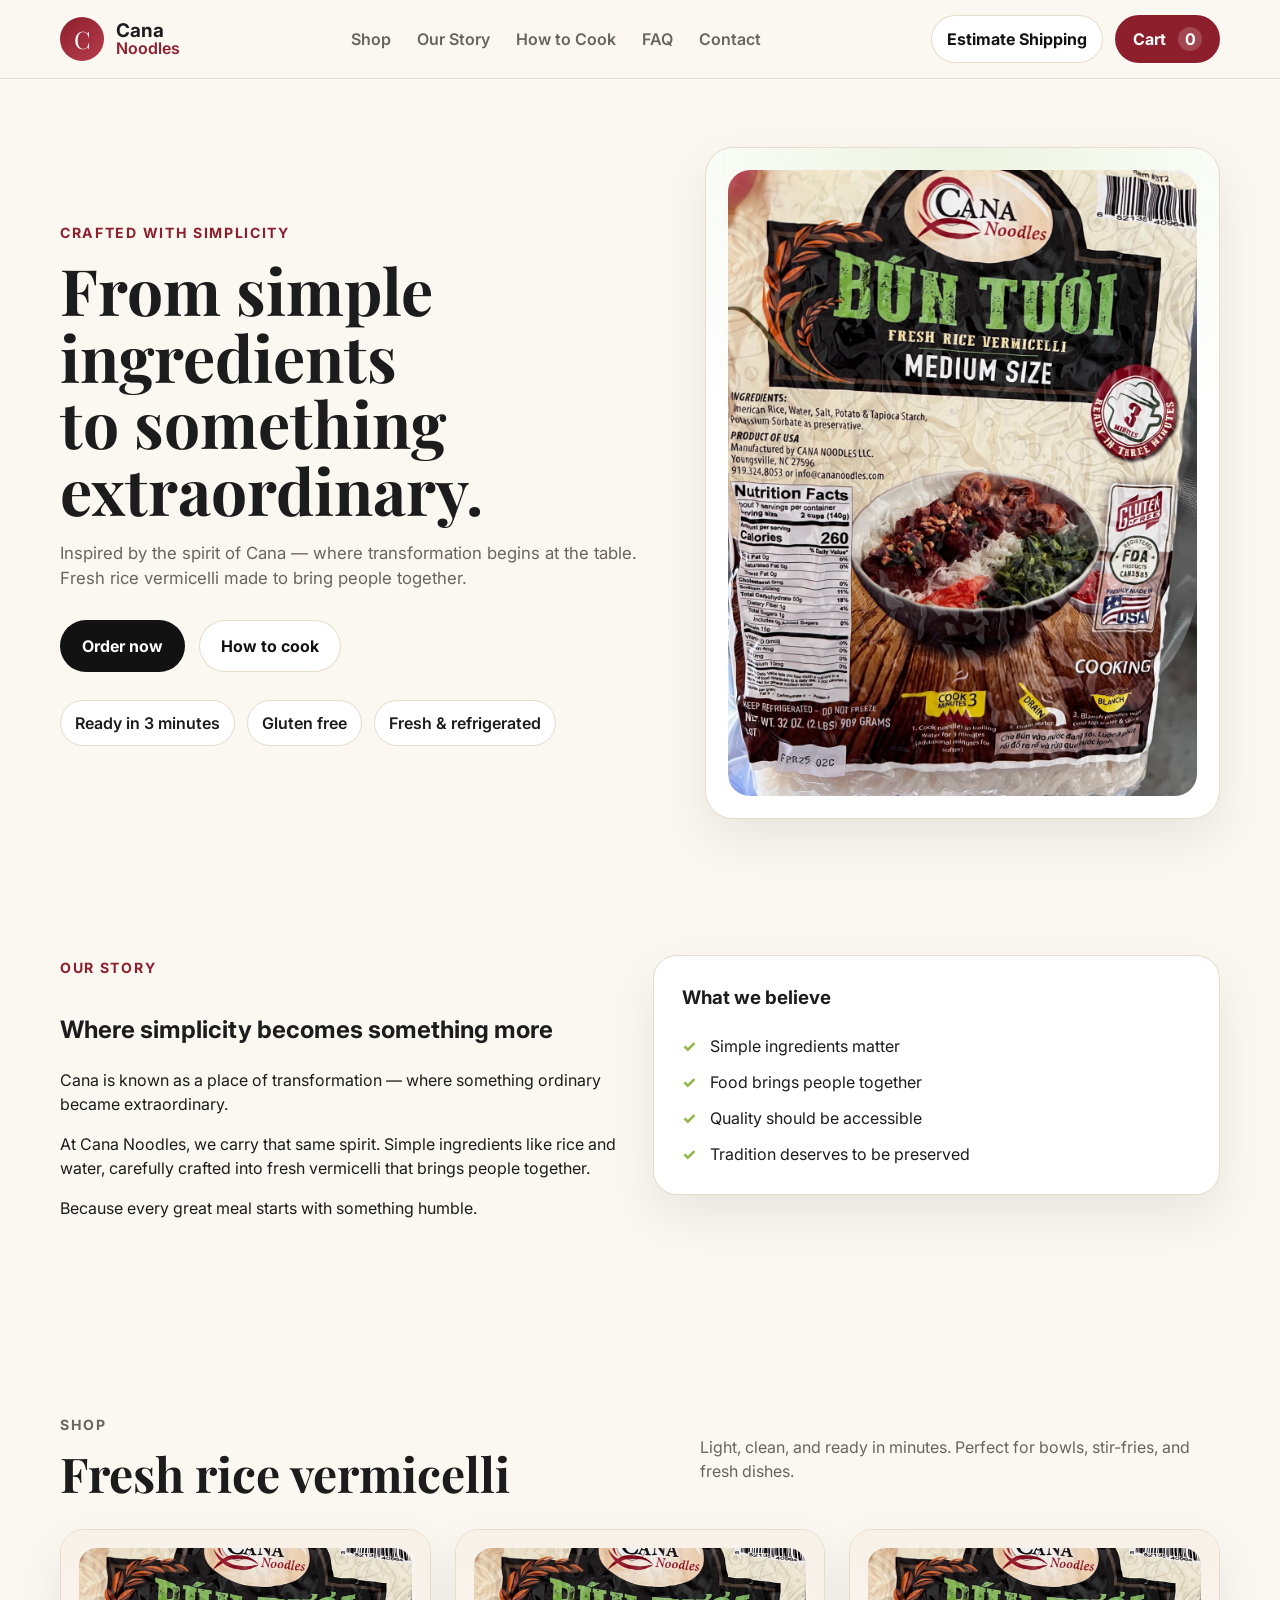
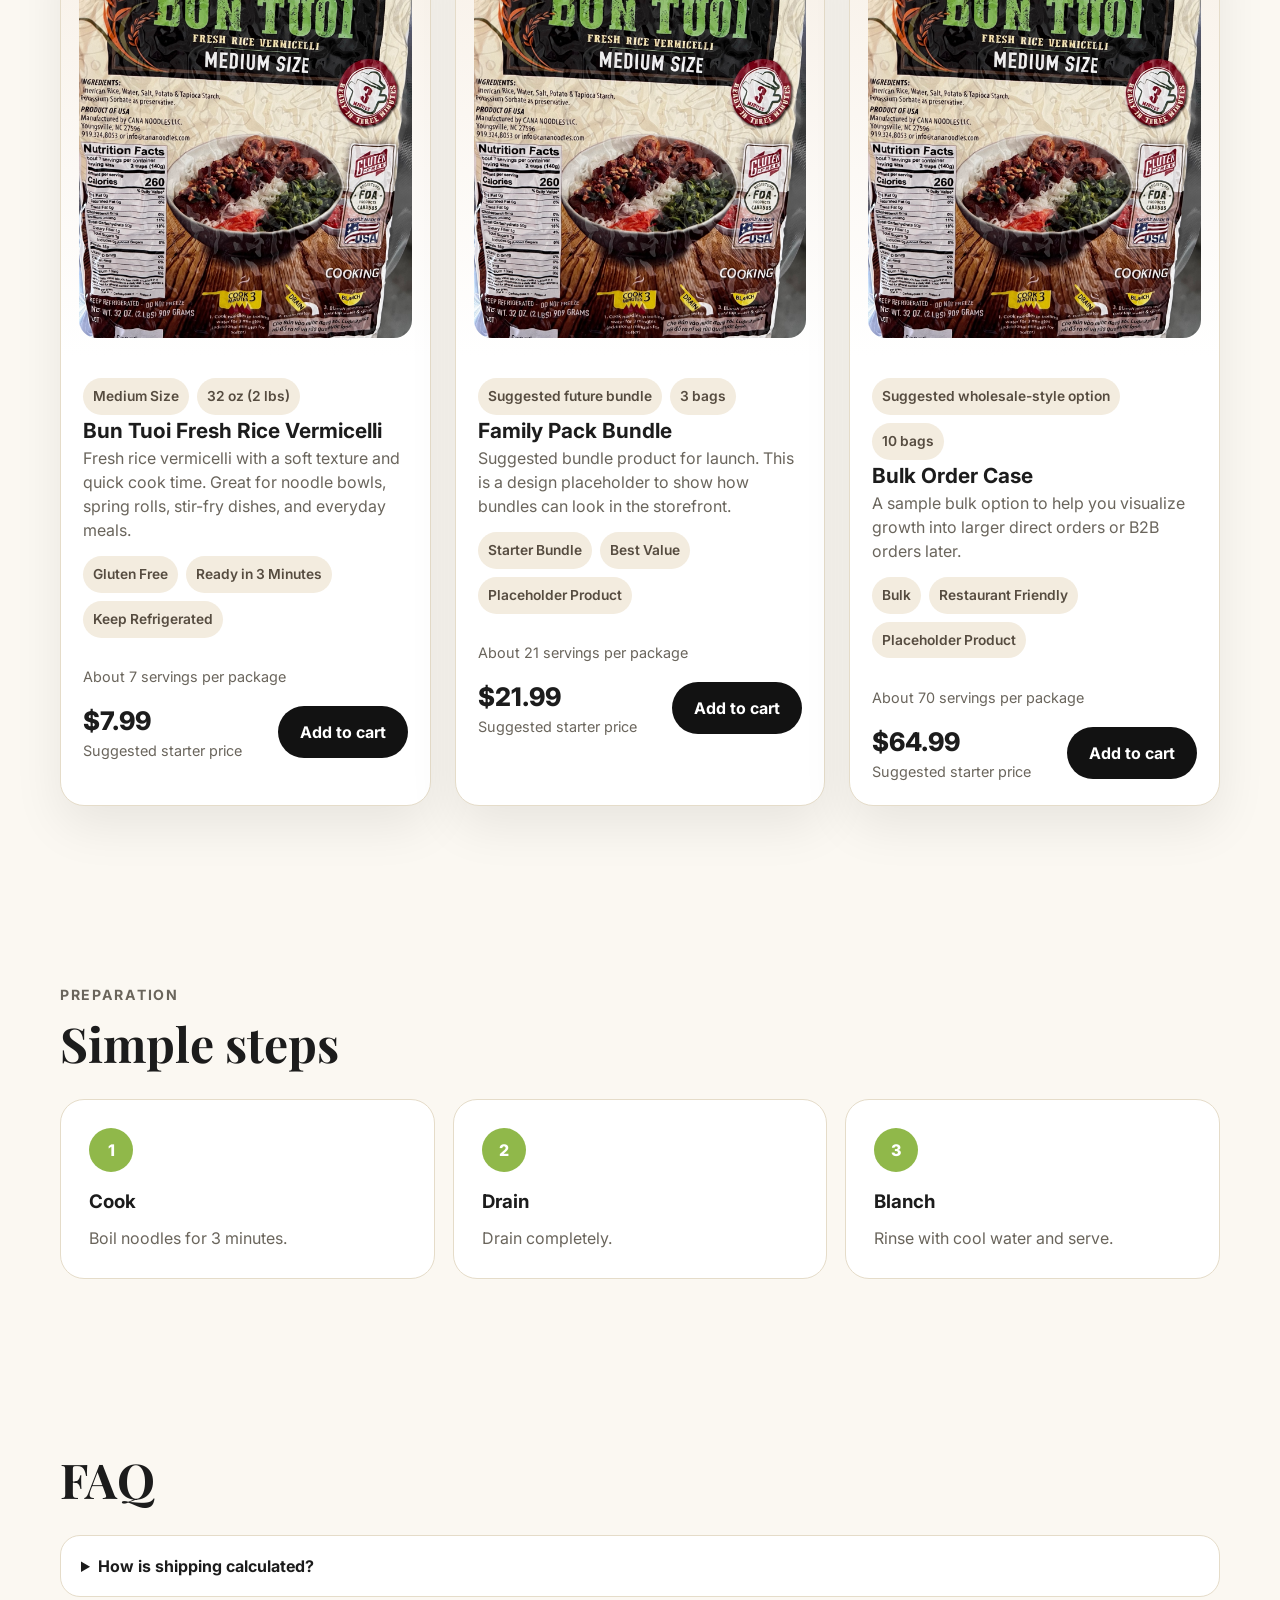
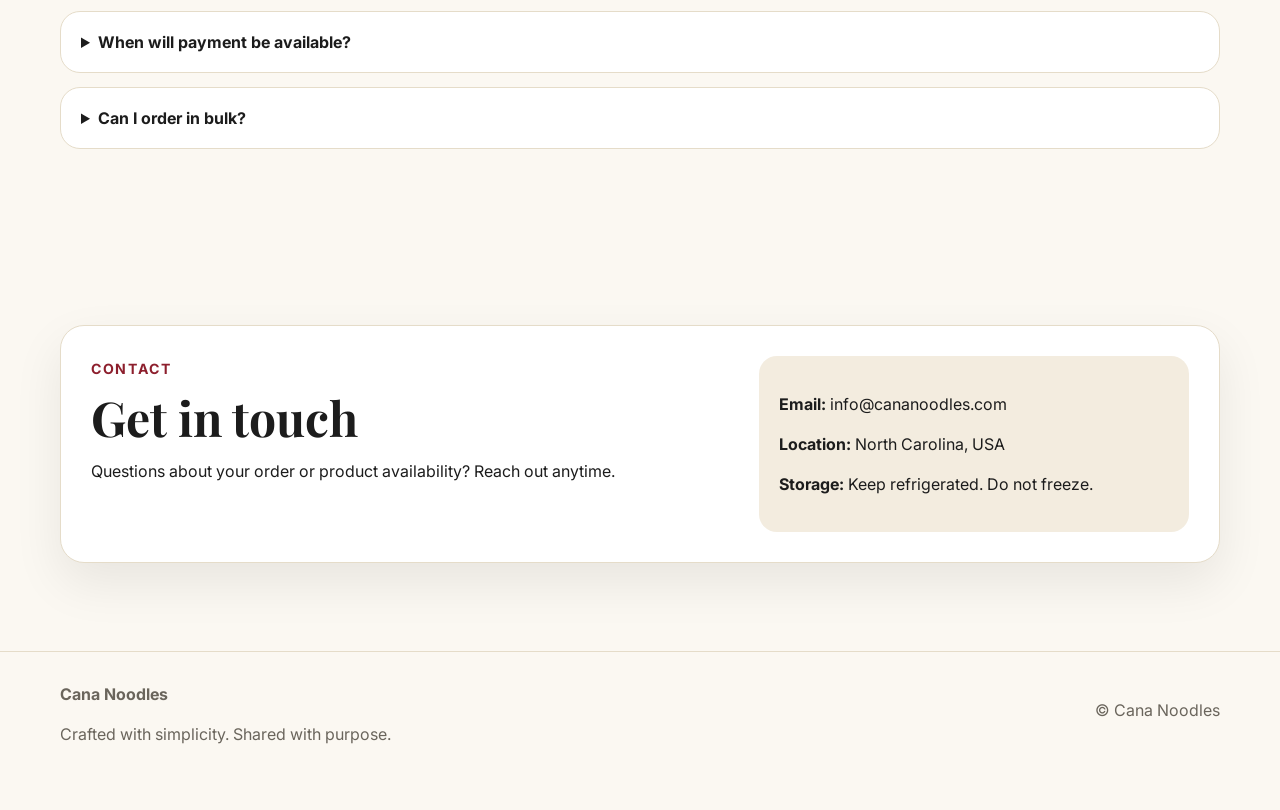
==== index.html @ cb33a706 "Add files via upload" ====
<!DOCTYPE html>
<html lang="en">
<head>
  <meta charset="UTF-8" />
  <meta name="viewport" content="width=device-width, initial-scale=1.0" />
  <title>Cana Noodles | Fresh Rice Vermicelli</title>
  <meta name="description" content="Cana Noodles fresh rice vermicelli. Simple ingredients, crafted with purpose, ready to bring people together." />
  <link rel="preconnect" href="https://fonts.googleapis.com">
  <link rel="preconnect" href="https://fonts.gstatic.com" crossorigin>
  <link href="https://fonts.googleapis.com/css2?family=Inter:wght@400;500;600;700;800&family=Playfair+Display:wght@700&display=swap" rel="stylesheet">
  <link rel="stylesheet" href="assets/css/styles.css" />
</head>

<body>
  <header class="site-header">
    <div class="container nav-wrap">
      <a href="#home" class="brand">
        <span class="brand-mark">C</span>
        <span class="brand-text">
          <strong>Cana</strong>
          <span>Noodles</span>
        </span>
      </a>

      <nav class="main-nav">
        <a href="#shop">Shop</a>
        <a href="#story">Our Story</a>
        <a href="#how-to-cook">How to Cook</a>
        <a href="#faq">FAQ</a>
        <a href="#contact">Contact</a>
      </nav>

      <div class="nav-actions">
        <button class="btn btn-secondary btn-sm" id="openEstimator">Estimate Shipping</button>
        <button class="cart-button" id="openCart">
          Cart <span id="cartCount">0</span>
        </button>
      </div>
    </div>
  </header>

  <main>
    <!-- HERO -->
    <section class="hero" id="home">
      <div class="container hero-grid">
        <div class="hero-copy">
          <p class="eyebrow">Crafted with simplicity</p>

          <h1>
            From simple ingredients<br>
            to something extraordinary.
          </h1>

          <p class="hero-text">
            Inspired by the spirit of Cana — where transformation begins at the table.
            Fresh rice vermicelli made to bring people together.
          </p>

          <div class="hero-actions">
            <a href="#shop" class="btn btn-primary">Order now</a>
            <a href="#how-to-cook" class="btn btn-secondary">How to cook</a>
          </div>

          <ul class="hero-badges">
            <li>Ready in 3 minutes</li>
            <li>Gluten free</li>
            <li>Fresh & refrigerated</li>
          </ul>
        </div>

        <div class="hero-card">
          <img src="assets/img/bun-tuoi-medium.jpg" alt="Cana Noodles Bun Tuoi" />
        </div>
      </div>
    </section>

    <!-- STORY -->
    <section class="section" id="story">
      <div class="container two-col">
        <div>
          <p class="eyebrow">Our Story</p>
          <h2>Where simplicity becomes something more</h2>
          <p>
            Cana is known as a place of transformation — where something ordinary became extraordinary.
          </p>
          <p>
            At Cana Noodles, we carry that same spirit. Simple ingredients like rice and water,
            carefully crafted into fresh vermicelli that brings people together.
          </p>
          <p>
            Because every great meal starts with something humble.
          </p>
        </div>

        <div class="story-card">
          <h3>What we believe</h3>
          <ul class="check-list">
            <li>Simple ingredients matter</li>
            <li>Food brings people together</li>
            <li>Quality should be accessible</li>
            <li>Tradition deserves to be preserved</li>
          </ul>
        </div>
      </div>
    </section>

    <!-- SHOP -->
    <section class="products section" id="shop">
      <div class="container">
        <div class="section-head">
          <div>
            <p class="eyebrow">Shop</p>
            <h2>Fresh rice vermicelli</h2>
          </div>
          <p>
            Light, clean, and ready in minutes. Perfect for bowls, stir-fries, and fresh dishes.
          </p>
        </div>

        <div class="product-grid" id="productGrid"></div>
      </div>
    </section>

    <!-- COOKING -->
    <section class="section cooking" id="how-to-cook">
      <div class="container">
        <div class="section-head">
          <div>
            <p class="eyebrow">Preparation</p>
            <h2>Simple steps</h2>
          </div>
        </div>

        <div class="steps">
          <article class="step-card">
            <span>1</span>
            <h3>Cook</h3>
            <p>Boil noodles for 3 minutes.</p>
          </article>
          <article class="step-card">
            <span>2</span>
            <h3>Drain</h3>
            <p>Drain completely.</p>
          </article>
          <article class="step-card">
            <span>3</span>
            <h3>Blanch</h3>
            <p>Rinse with cool water and serve.</p>
          </article>
        </div>
      </div>
    </section>

    <!-- FAQ -->
    <section class="section faq" id="faq">
      <div class="container">
        <div class="section-head">
          <h2>FAQ</h2>
        </div>

        <div class="faq-list">
          <details>
            <summary>How is shipping calculated?</summary>
            <p>Shipping is estimated based on order size and distance. Final rates will be confirmed at checkout.</p>
          </details>
          <details>
            <summary>When will payment be available?</summary>
            <p>Secure online payment will be added soon.</p>
          </details>
          <details>
            <summary>Can I order in bulk?</summary>
            <p>Yes. Bulk options will be available as we expand the catalog.</p>
          </details>
        </div>
      </div>
    </section>

    <!-- CONTACT -->
    <section class="section contact" id="contact">
      <div class="container contact-card">
        <div>
          <p class="eyebrow">Contact</p>
          <h2>Get in touch</h2>
          <p>
            Questions about your order or product availability? Reach out anytime.
          </p>
        </div>

        <div class="contact-meta">
          <p><strong>Email:</strong> info@cananoodles.com</p>
          <p><strong>Location:</strong> North Carolina, USA</p>
          <p><strong>Storage:</strong> Keep refrigerated. Do not freeze.</p>
        </div>
      </div>
    </section>
  </main>

  <!-- FOOTER -->
  <footer class="site-footer">
    <div class="container footer-wrap">
      <div>
        <strong>Cana Noodles</strong>
        <p>Crafted with simplicity. Shared with purpose.</p>
      </div>
      <p>© <span id="year"></span> Cana Noodles</p>
    </div>
  </footer>

  <!-- CART -->
  <aside class="cart-drawer" id="cartDrawer">
    <div class="cart-panel">
      <div class="cart-head">
        <h2>Your cart</h2>
        <button id="closeCart">×</button>
      </div>
      <div id="cartItems"></div>

      <div class="cart-summary">
        <div><span>Subtotal</span><strong id="subtotalValue">$0.00</strong></div>
        <div><span>Shipping</span><strong id="shippingValue">$0.00</strong></div>
        <div class="total"><span>Total</span><strong id="totalValue">$0.00</strong></div>

        <button class="btn btn-primary btn-block" id="goCheckout">
          Checkout
        </button>
      </div>
    </div>
  </aside>

  <!-- CHECKOUT -->
  <div class="modal" id="checkoutModal">
    <div class="modal-card">
      <h2>Checkout</h2>

      <form id="checkoutForm">
        <input type="text" placeholder="Full name" required />
        <input type="email" placeholder="Email" required />
        <input type="text" placeholder="Address" required />
        <input type="text" placeholder="ZIP code" required />

        <button class="btn btn-primary">Place order</button>
      </form>

      <p class="fine-print">Secure payment coming soon.</p>
    </div>
  </div>

  <script src="assets/js/products.js"></script>
  <script src="assets/js/app.js"></script>
</body>
</html>
---- assets/css/styles.css ----
:root {
  --bg: #fbf8f2;
  --surface: #ffffff;
  --surface-soft: #f3ecdf;
  --text: #1c1c1c;
  --muted: #6a655c;
  --line: #e5dcc9;
  --brand-red: #8d1f2d;
  --brand-green: #90b84a;
  --brand-dark: #121212;
  --brand-gold: #cc9a3e;
  --shadow: 0 20px 50px rgba(0, 0, 0, 0.08);
  --radius-lg: 28px;
  --radius-md: 18px;
  --radius-sm: 12px;
  --container: 1160px;
}

* { box-sizing: border-box; }
html { scroll-behavior: smooth; }
body {
  margin: 0;
  font-family: "Inter", sans-serif;
  background: var(--bg);
  color: var(--text);
  line-height: 1.5;
}
img { max-width: 100%; display: block; }
a { color: inherit; text-decoration: none; }
button, input { font: inherit; }
.container {
  width: min(calc(100% - 32px), var(--container));
  margin: 0 auto;
}
.section { padding: 88px 0; }
.eyebrow {
  display: inline-block;
  margin: 0 0 14px;
  color: var(--brand-red);
  font-size: 0.88rem;
  font-weight: 700;
  text-transform: uppercase;
  letter-spacing: 0.12em;
}
.section-head {
  display: flex;
  justify-content: space-between;
  gap: 32px;
  align-items: end;
  margin-bottom: 30px;
}
.section-head h2,
.hero h1,
.why-us h2,
.contact h2 {
  font-family: "Playfair Display", serif;
  line-height: 1.04;
  margin: 0;
}
.section-head h2,
.why-us h2,
.contact h2 { font-size: clamp(2rem, 4vw, 3rem); }
.section-head p { max-width: 520px; color: var(--muted); }

.site-header {
  position: sticky;
  top: 0;
  z-index: 20;
  backdrop-filter: blur(12px);
  background: rgba(251, 248, 242, 0.84);
  border-bottom: 1px solid rgba(229, 220, 201, 0.8);
}
.nav-wrap {
  min-height: 78px;
  display: flex;
  align-items: center;
  justify-content: space-between;
  gap: 20px;
}
.brand {
  display: inline-flex;
  align-items: center;
  gap: 12px;
}
.brand-mark {
  width: 44px;
  height: 44px;
  display: grid;
  place-items: center;
  border-radius: 50%;
  background: linear-gradient(145deg, var(--brand-red), #b63d4c);
  color: #fff;
  font-family: "Playfair Display", serif;
  font-size: 1.5rem;
}
.brand-text { display: flex; flex-direction: column; line-height: 1; }
.brand-text strong { font-size: 1.18rem; }
.brand-text span { color: var(--brand-red); font-weight: 600; }
.main-nav {
  display: flex;
  gap: 26px;
  color: var(--muted);
  font-weight: 600;
}
.main-nav a:hover { color: var(--brand-dark); }
.nav-actions { display: flex; gap: 12px; align-items: center; }
.btn {
  border: none;
  border-radius: 999px;
  padding: 14px 22px;
  font-weight: 700;
  cursor: pointer;
  transition: transform 0.2s ease, opacity 0.2s ease, background 0.2s ease;
}
.btn:hover { transform: translateY(-1px); }
.btn-primary {
  background: var(--brand-dark);
  color: #fff;
}
.btn-secondary {
  background: var(--surface);
  color: var(--brand-dark);
  box-shadow: inset 0 0 0 1px var(--line);
}
.btn-sm { padding: 12px 16px; }
.btn-block { width: 100%; }
.cart-button {
  border: none;
  background: var(--brand-red);
  color: #fff;
  padding: 12px 18px;
  border-radius: 999px;
  font-weight: 700;
  cursor: pointer;
}
.cart-button span {
  display: inline-grid;
  place-items: center;
  min-width: 24px;
  height: 24px;
  margin-left: 8px;
  border-radius: 999px;
  background: rgba(255,255,255,0.18);
}
.hero {
  padding: 68px 0 48px;
}
.hero-grid {
  display: grid;
  grid-template-columns: 1.08fr 0.92fr;
  gap: 40px;
  align-items: center;
}
.hero h1 { font-size: clamp(2.8rem, 5vw, 5rem); }
.hero-text {
  max-width: 620px;
  color: var(--muted);
  font-size: 1.05rem;
  margin: 18px 0 28px;
}
.hero-actions { display: flex; flex-wrap: wrap; gap: 14px; }
.hero-badges {
  display: flex;
  flex-wrap: wrap;
  gap: 12px;
  list-style: none;
  padding: 0;
  margin: 28px 0 0;
}
.hero-badges li {
  padding: 10px 14px;
  background: var(--surface);
  border: 1px solid var(--line);
  border-radius: 999px;
  font-weight: 600;
}
.hero-card {
  background: radial-gradient(circle at top, rgba(144,184,74,0.16), transparent 50%), var(--surface);
  border: 1px solid var(--line);
  border-radius: var(--radius-lg);
  box-shadow: var(--shadow);
  padding: 22px;
}
.hero-card img {
  border-radius: 22px;
  width: 100%;
  object-fit: cover;
}
.featured-strip { padding: 8px 0 0; }
.feature-list {
  display: grid;
  grid-template-columns: repeat(3, 1fr);
  gap: 18px;
}
.feature-list article {
  background: var(--surface);
  border: 1px solid var(--line);
  border-radius: var(--radius-md);
  padding: 26px;
}
.feature-list h2 { margin: 0 0 10px; font-size: 1.1rem; }
.feature-list p { margin: 0; color: var(--muted); }
.product-grid {
  display: grid;
  grid-template-columns: repeat(3, 1fr);
  gap: 24px;
}
.product-card {
  background: var(--surface);
  border: 1px solid var(--line);
  border-radius: 24px;
  overflow: hidden;
  box-shadow: var(--shadow);
  display: flex;
  flex-direction: column;
}
.product-media {
  background: linear-gradient(180deg, #f8f1e8, #fff);
  padding: 18px;
}
.product-media img {
  aspect-ratio: 4 / 4.7;
  object-fit: cover;
  width: 100%;
  border-radius: 18px;
}
.product-content {
  padding: 22px;
  display: flex;
  flex-direction: column;
  gap: 14px;
  height: 100%;
}
.product-content h3 { margin: 0; font-size: 1.3rem; }
.product-meta,
.tag-list {
  display: flex;
  flex-wrap: wrap;
  gap: 8px;
}
.tag,
.mini-tag {
  background: var(--surface-soft);
  color: #564c40;
  padding: 8px 10px;
  border-radius: 999px;
  font-size: 0.86rem;
  font-weight: 600;
}
.product-description { color: var(--muted); margin: 0; }
.price-row {
  display: flex;
  justify-content: space-between;
  align-items: center;
  gap: 12px;
  margin-top: auto;
}
.price {
  font-size: 1.6rem;
  font-weight: 800;
}
.small-note { color: var(--muted); font-size: 0.9rem; }
.two-col {
  display: grid;
  grid-template-columns: 1fr 1fr;
  gap: 26px;
  align-items: start;
}
.check-list {
  list-style: none;
  padding: 0;
  margin: 22px 0 0;
  display: grid;
  gap: 12px;
}
.check-list li {
  position: relative;
  padding-left: 28px;
}
.check-list li::before {
  content: "✓";
  position: absolute;
  left: 0;
  color: var(--brand-green);
  font-weight: 800;
}
.story-card,
.contact-card,
.modal-card,
.checkout-summary-box {
  background: var(--surface);
  border: 1px solid var(--line);
  border-radius: 24px;
  box-shadow: var(--shadow);
}
.story-card { padding: 28px; }
.story-card h3 { margin-top: 0; }
.palette { display: flex; gap: 10px; margin-top: 18px; }
.palette span {
  width: 52px;
  height: 52px;
  border-radius: 50%;
}
.steps {
  display: grid;
  grid-template-columns: repeat(3, 1fr);
  gap: 18px;
}
.step-card {
  background: var(--surface);
  border: 1px solid var(--line);
  border-radius: 24px;
  padding: 28px;
}
.step-card span {
  display: inline-grid;
  place-items: center;
  width: 44px;
  height: 44px;
  border-radius: 50%;
  background: var(--brand-green);
  color: #fff;
  font-weight: 800;
}
.step-card h3 { margin: 16px 0 10px; }
.step-card p { margin: 0; color: var(--muted); }
.faq-list {
  display: grid;
  gap: 14px;
}
.faq-list details {
  background: var(--surface);
  border: 1px solid var(--line);
  border-radius: 20px;
  padding: 18px 20px;
}
.faq-list summary {
  cursor: pointer;
  font-weight: 700;
}
.faq-list p { margin: 12px 0 0; color: var(--muted); }
.contact-card {
  display: grid;
  grid-template-columns: 1.5fr 1fr;
  gap: 24px;
  padding: 30px;
}
.contact-meta {
  background: var(--surface-soft);
  border-radius: 18px;
  padding: 20px;
}
.site-footer {
  border-top: 1px solid var(--line);
  padding: 30px 0 48px;
}
.footer-wrap {
  display: flex;
  justify-content: space-between;
  gap: 20px;
  color: var(--muted);
}
.cart-drawer,
.modal {
  position: fixed;
  inset: 0;
  background: rgba(10, 10, 10, 0.54);
  opacity: 0;
  visibility: hidden;
  pointer-events: none;
  transition: opacity 0.2s ease, visibility 0.2s ease;
  z-index: 40;
}
.cart-drawer.open,
.modal.open {
  opacity: 1;
  visibility: visible;
  pointer-events: auto;
}
.cart-panel {
  position: absolute;
  top: 0;
  right: 0;
  width: min(440px, 100%);
  height: 100%;
  background: var(--surface);
  display: flex;
  flex-direction: column;
  padding: 24px;
  box-shadow: -20px 0 40px rgba(0,0,0,0.12);
}
.cart-head,
.modal-head {
  display: flex;
  justify-content: space-between;
  align-items: center;
  gap: 16px;
}
.icon-button {
  width: 42px;
  height: 42px;
  border-radius: 50%;
  border: 1px solid var(--line);
  background: var(--surface);
  font-size: 1.7rem;
  line-height: 1;
  cursor: pointer;
}
.cart-items {
  flex: 1;
  overflow: auto;
  display: flex;
  flex-direction: column;
  gap: 14px;
  padding: 18px 0;
}
.cart-item {
  display: grid;
  grid-template-columns: 78px 1fr auto;
  gap: 14px;
  align-items: center;
  border: 1px solid var(--line);
  border-radius: 18px;
  padding: 12px;
}
.cart-item img {
  width: 78px;
  height: 92px;
  object-fit: cover;
  border-radius: 12px;
}
.cart-item h4 { margin: 0 0 4px; }
.cart-item p { margin: 0; color: var(--muted); font-size: 0.92rem; }
.qty-controls {
  display: flex;
  align-items: center;
  gap: 8px;
  margin-top: 8px;
}
.qty-controls button {
  width: 28px;
  height: 28px;
  border: 1px solid var(--line);
  border-radius: 50%;
  background: #fff;
  cursor: pointer;
}
.cart-summary {
  border-top: 1px solid var(--line);
  padding-top: 18px;
}
.summary-row {
  display: flex;
  justify-content: space-between;
  margin-bottom: 10px;
}
.summary-row.total {
  font-size: 1.1rem;
  margin-bottom: 18px;
}
.modal {
  display: grid;
  place-items: center;
  padding: 20px;
}
.modal-card {
  width: min(640px, 100%);
  padding: 26px;
}
.checkout-card { width: min(840px, 100%); }
.stack-form {
  display: grid;
  gap: 14px;
  margin-top: 18px;
}
.stack-form label {
  display: grid;
  gap: 8px;
  font-weight: 600;
}
.stack-form input {
  width: 100%;
  border: 1px solid var(--line);
  background: #fff;
  border-radius: 14px;
  padding: 14px 16px;
}
.estimate-result {
  min-height: 40px;
  margin-top: 12px;
  font-weight: 700;
}
.fine-print { color: var(--muted); font-size: 0.9rem; margin-top: 14px; }
.checkout-grid {
  display: grid;
  grid-template-columns: 1fr 1fr;
  gap: 14px;
}
.checkout-grid .full { grid-column: 1 / -1; }
.checkout-summary-box {
  padding: 20px;
}
.checkout-summary-box h3 { margin-top: 0; }
.order-line {
  display: flex;
  justify-content: space-between;
  gap: 12px;
  margin-bottom: 8px;
}
.empty-state {
  text-align: center;
  padding: 28px;
  border: 1px dashed var(--line);
  border-radius: 18px;
  color: var(--muted);
}

@media (max-width: 980px) {
  .main-nav { display: none; }
  .hero-grid,
  .two-col,
  .contact-card,
  .checkout-grid,
  .feature-list,
  .steps,
  .product-grid { grid-template-columns: 1fr; }
  .section-head,
  .footer-wrap { flex-direction: column; align-items: start; }
}

@media (max-width: 640px) {
  .nav-wrap { flex-wrap: wrap; padding: 10px 0; }
  .nav-actions { width: 100%; justify-content: space-between; }
  .hero { padding-top: 42px; }
  .hero h1 { font-size: 2.5rem; }
  .modal-card,
  .cart-panel { padding: 18px; }
}
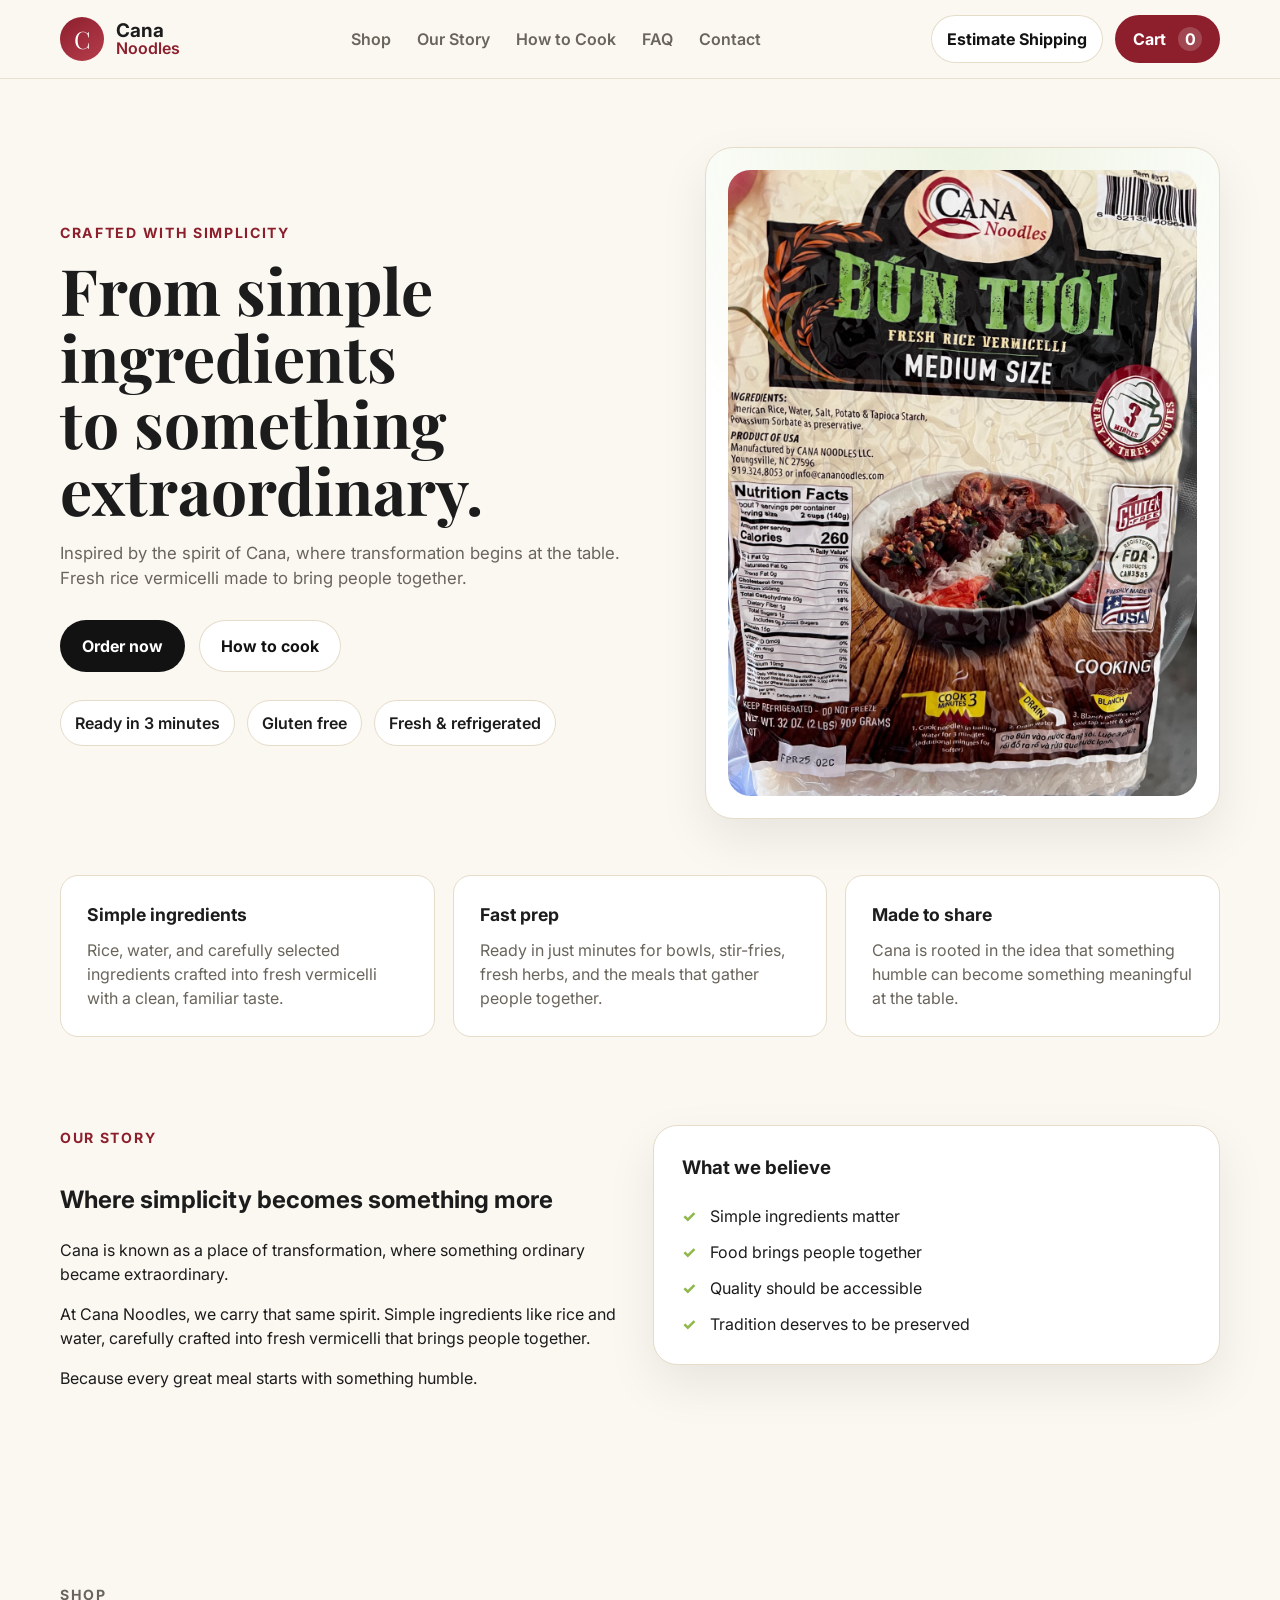
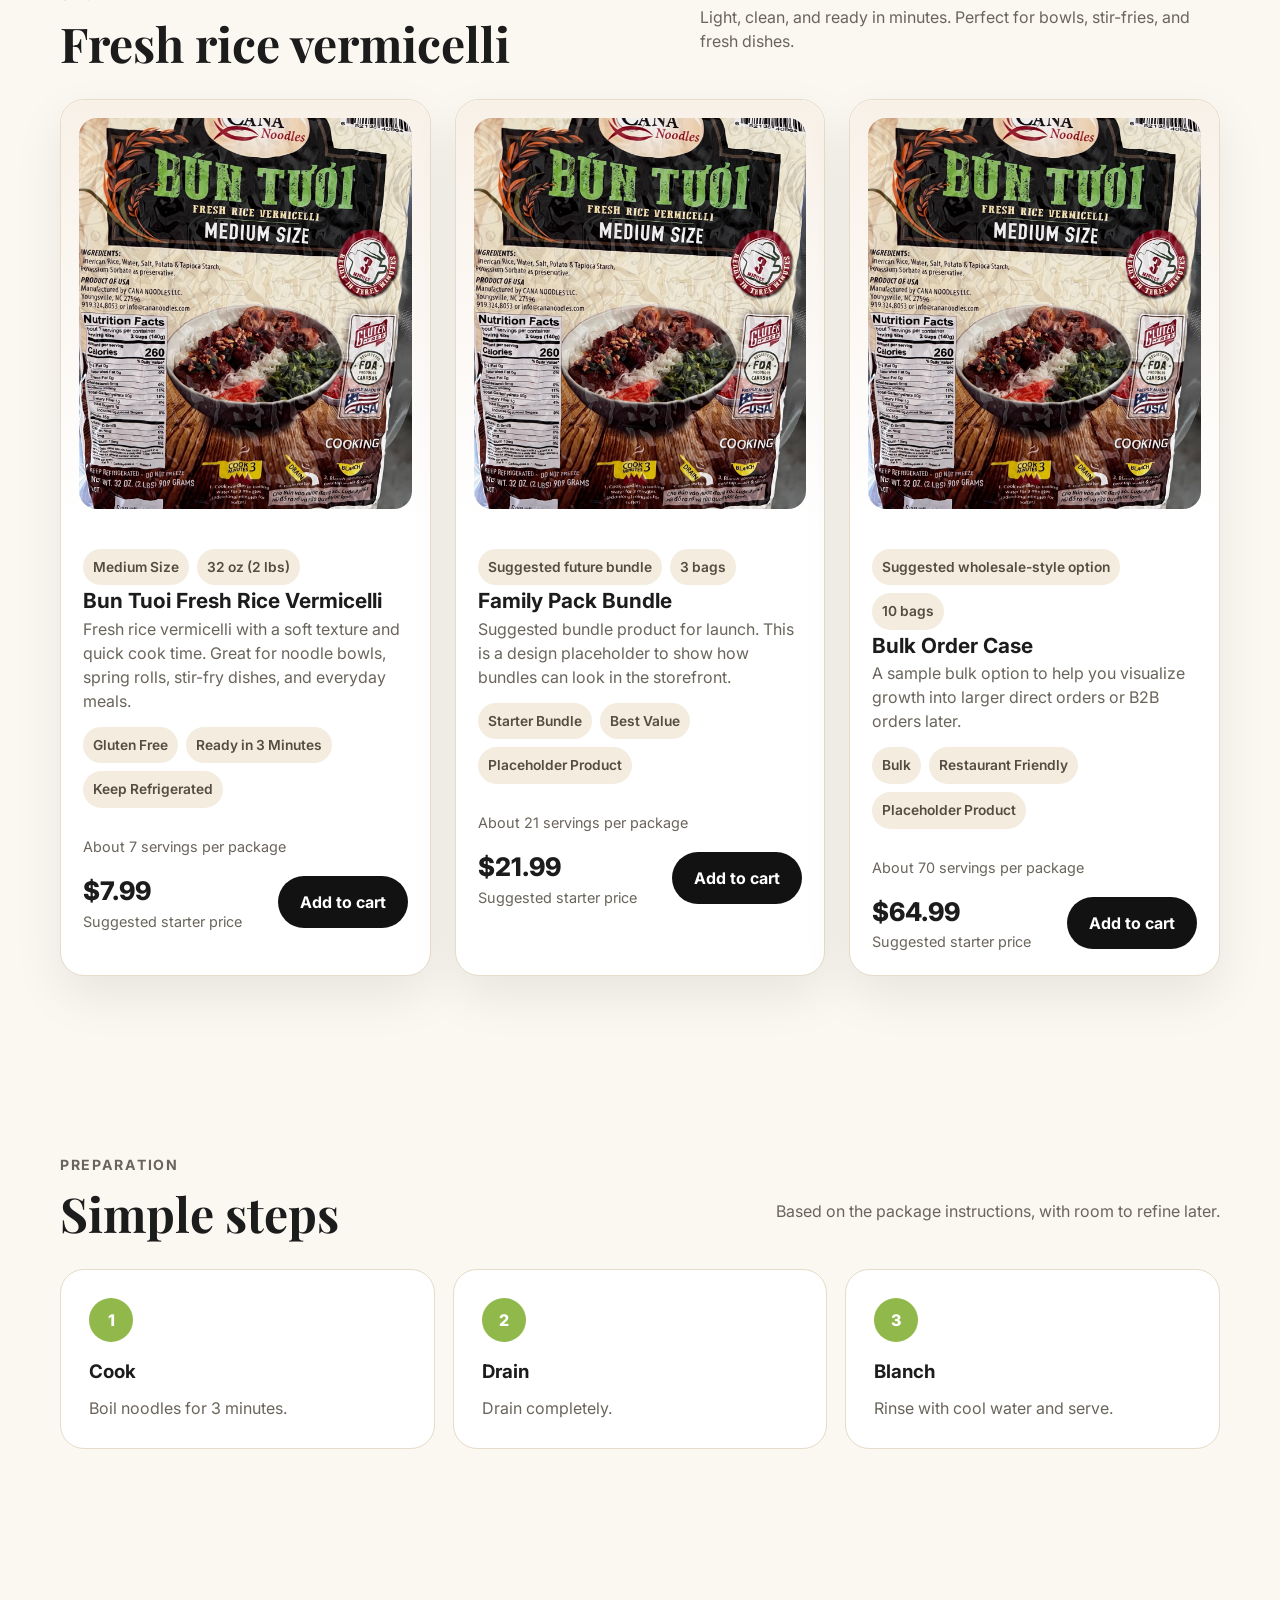
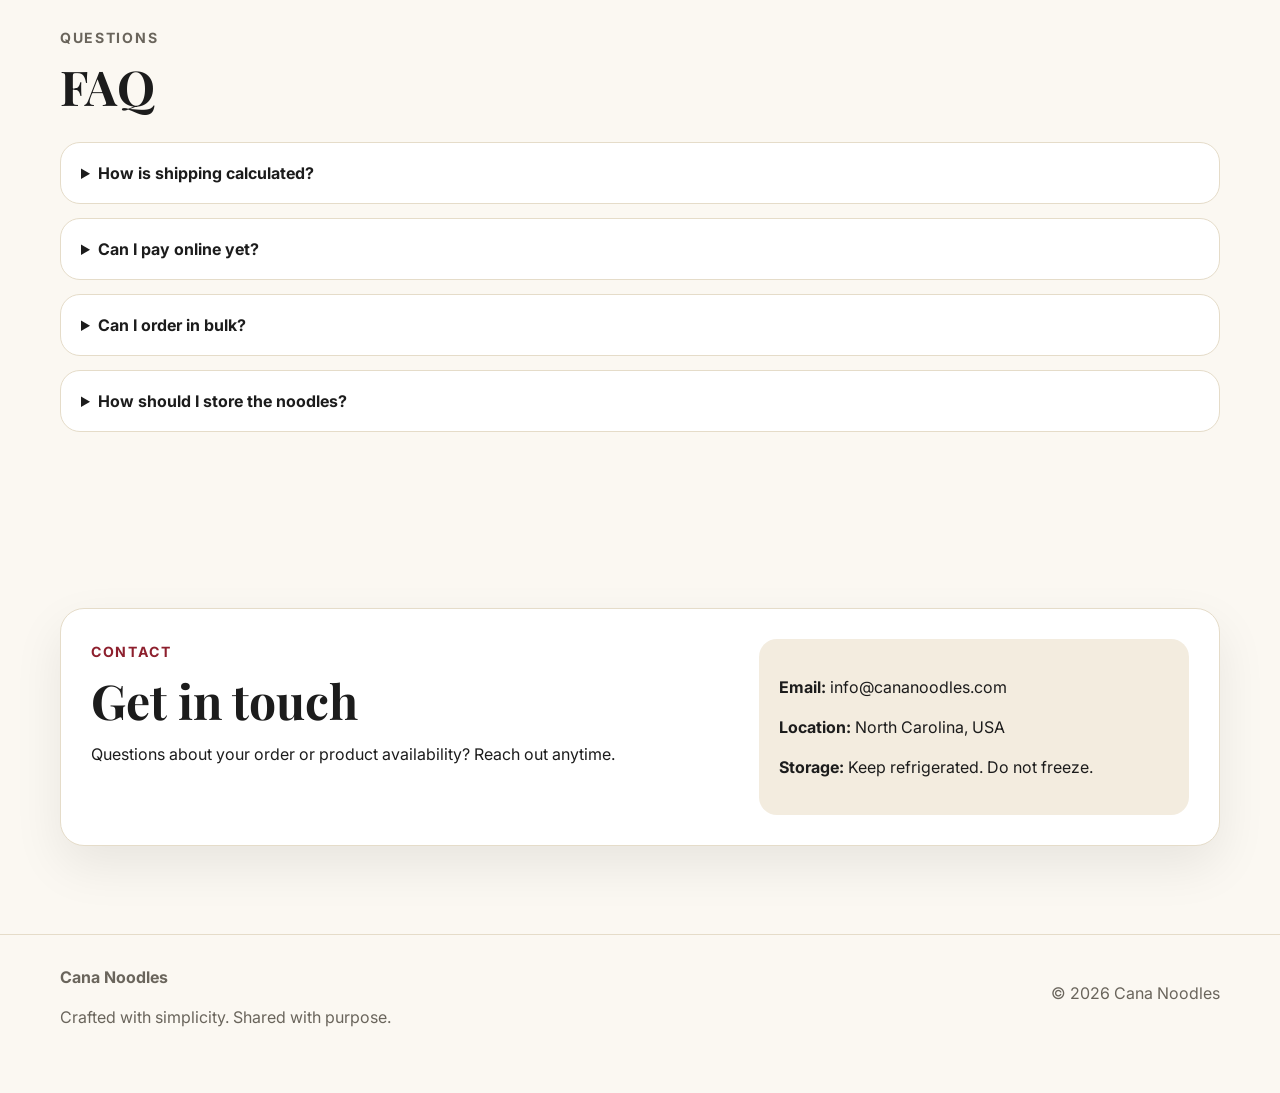
==== commit 7a26fd6a: "Add files via upload" ====
--- a/index.html
+++ b/index.html
@@ -14,7 +14,7 @@
 <body>
   <header class="site-header">
     <div class="container nav-wrap">
-      <a href="#home" class="brand">
+      <a href="#home" class="brand" aria-label="Cana Noodles home">
         <span class="brand-mark">C</span>
         <span class="brand-text">
           <strong>Cana</strong>
@@ -22,7 +22,7 @@
         </span>
       </a>
 
-      <nav class="main-nav">
+      <nav class="main-nav" id="mainNav">
         <a href="#shop">Shop</a>
         <a href="#story">Our Story</a>
         <a href="#how-to-cook">How to Cook</a>
@@ -31,8 +31,8 @@
       </nav>
 
       <div class="nav-actions">
-        <button class="btn btn-secondary btn-sm" id="openEstimator">Estimate Shipping</button>
-        <button class="cart-button" id="openCart">
+        <button class="btn btn-secondary btn-sm" id="openEstimator" type="button">Estimate Shipping</button>
+        <button class="cart-button" id="openCart" aria-label="Open cart" type="button">
           Cart <span id="cartCount">0</span>
         </button>
       </div>
@@ -40,7 +40,6 @@
   </header>
 
   <main>
-    <!-- HERO -->
     <section class="hero" id="home">
       <div class="container hero-grid">
         <div class="hero-copy">
@@ -52,7 +51,7 @@
           </h1>
 
           <p class="hero-text">
-            Inspired by the spirit of Cana — where transformation begins at the table.
+            Inspired by the spirit of Cana, where transformation begins at the table.
             Fresh rice vermicelli made to bring people together.
           </p>
 
@@ -69,19 +68,35 @@
         </div>
 
         <div class="hero-card">
-          <img src="assets/img/bun-tuoi-medium.jpg" alt="Cana Noodles Bun Tuoi" />
-        </div>
-      </div>
-    </section>
-
-    <!-- STORY -->
+          <img src="assets/img/bun-tuoi-medium.jpg" alt="Cana Noodles Bun Tuoi Fresh Rice Vermicelli Medium Size package" />
+        </div>
+      </div>
+    </section>
+
+    <section class="featured-strip">
+      <div class="container feature-list">
+        <article>
+          <h2>Simple ingredients</h2>
+          <p>Rice, water, and carefully selected ingredients crafted into fresh vermicelli with a clean, familiar taste.</p>
+        </article>
+        <article>
+          <h2>Fast prep</h2>
+          <p>Ready in just minutes for bowls, stir-fries, fresh herbs, and the meals that gather people together.</p>
+        </article>
+        <article>
+          <h2>Made to share</h2>
+          <p>Cana is rooted in the idea that something humble can become something meaningful at the table.</p>
+        </article>
+      </div>
+    </section>
+
     <section class="section" id="story">
       <div class="container two-col">
         <div>
           <p class="eyebrow">Our Story</p>
           <h2>Where simplicity becomes something more</h2>
           <p>
-            Cana is known as a place of transformation — where something ordinary became extraordinary.
+            Cana is known as a place of transformation, where something ordinary became extraordinary.
           </p>
           <p>
             At Cana Noodles, we carry that same spirit. Simple ingredients like rice and water,
@@ -104,7 +119,6 @@
       </div>
     </section>
 
-    <!-- SHOP -->
     <section class="products section" id="shop">
       <div class="container">
         <div class="section-head">
@@ -121,7 +135,6 @@
       </div>
     </section>
 
-    <!-- COOKING -->
     <section class="section cooking" id="how-to-cook">
       <div class="container">
         <div class="section-head">
@@ -129,6 +142,7 @@
             <p class="eyebrow">Preparation</p>
             <h2>Simple steps</h2>
           </div>
+          <p>Based on the package instructions, with room to refine later.</p>
         </div>
 
         <div class="steps">
@@ -151,31 +165,36 @@
       </div>
     </section>
 
-    <!-- FAQ -->
     <section class="section faq" id="faq">
       <div class="container">
         <div class="section-head">
-          <h2>FAQ</h2>
+          <div>
+            <p class="eyebrow">Questions</p>
+            <h2>FAQ</h2>
+          </div>
         </div>
 
         <div class="faq-list">
           <details>
             <summary>How is shipping calculated?</summary>
-            <p>Shipping is estimated based on order size and distance. Final rates will be confirmed at checkout.</p>
+            <p>Shipping is estimated based on subtotal, package weight, and destination zone. This is still a placeholder until real shipping rules are finalized.</p>
           </details>
           <details>
-            <summary>When will payment be available?</summary>
-            <p>Secure online payment will be added soon.</p>
+            <summary>Can I pay online yet?</summary>
+            <p>Not yet. The checkout flow is in place and ready for secure payment integration later.</p>
           </details>
           <details>
             <summary>Can I order in bulk?</summary>
-            <p>Yes. Bulk options will be available as we expand the catalog.</p>
+            <p>Yes. Bulk and bundle options can be added as the catalog grows.</p>
           </details>
-        </div>
-      </div>
-    </section>
-
-    <!-- CONTACT -->
+          <details>
+            <summary>How should I store the noodles?</summary>
+            <p>Keep refrigerated and do not freeze.</p>
+          </details>
+        </div>
+      </div>
+    </section>
+
     <section class="section contact" id="contact">
       <div class="container contact-card">
         <div>
@@ -195,7 +214,6 @@
     </section>
   </main>
 
-  <!-- FOOTER -->
   <footer class="site-footer">
     <div class="container footer-wrap">
       <div>
@@ -206,42 +224,116 @@
     </div>
   </footer>
 
-  <!-- CART -->
-  <aside class="cart-drawer" id="cartDrawer">
+  <aside class="cart-drawer" id="cartDrawer" aria-hidden="true">
     <div class="cart-panel">
       <div class="cart-head">
         <h2>Your cart</h2>
-        <button id="closeCart">×</button>
-      </div>
-      <div id="cartItems"></div>
+        <button class="icon-button" id="closeCart" aria-label="Close cart" type="button">×</button>
+      </div>
+
+      <div id="cartItems" class="cart-items"></div>
 
       <div class="cart-summary">
-        <div><span>Subtotal</span><strong id="subtotalValue">$0.00</strong></div>
-        <div><span>Shipping</span><strong id="shippingValue">$0.00</strong></div>
-        <div class="total"><span>Total</span><strong id="totalValue">$0.00</strong></div>
-
-        <button class="btn btn-primary btn-block" id="goCheckout">
+        <div class="summary-row">
+          <span>Subtotal</span>
+          <strong id="subtotalValue">$0.00</strong>
+        </div>
+        <div class="summary-row">
+          <span>Estimated shipping</span>
+          <strong id="shippingValue">$0.00</strong>
+        </div>
+        <div class="summary-row total">
+          <span>Total</span>
+          <strong id="totalValue">$0.00</strong>
+        </div>
+
+        <button class="btn btn-primary btn-block" id="goCheckout" type="button">
           Checkout
         </button>
       </div>
     </div>
   </aside>
 
-  <!-- CHECKOUT -->
-  <div class="modal" id="checkoutModal">
+  <div class="modal" id="shippingModal" aria-hidden="true">
     <div class="modal-card">
-      <h2>Checkout</h2>
-
-      <form id="checkoutForm">
-        <input type="text" placeholder="Full name" required />
-        <input type="email" placeholder="Email" required />
-        <input type="text" placeholder="Address" required />
-        <input type="text" placeholder="ZIP code" required />
-
-        <button class="btn btn-primary">Place order</button>
+      <div class="modal-head">
+        <h2>Estimate shipping</h2>
+        <button class="icon-button" id="closeEstimator" aria-label="Close estimator" type="button">×</button>
+      </div>
+
+      <form id="shippingForm" class="stack-form">
+        <label>
+          ZIP code
+          <input type="text" id="zipCode" maxlength="10" placeholder="e.g. 27596" required />
+        </label>
+
+        <label>
+          Order subtotal
+          <input type="number" id="orderSubtotal" min="0" step="0.01" placeholder="e.g. 29.99" required />
+        </label>
+
+        <label>
+          Total item weight (lbs)
+          <input type="number" id="orderWeight" min="0" step="0.1" placeholder="e.g. 4" required />
+        </label>
+
+        <button class="btn btn-primary" type="submit">Calculate</button>
       </form>
 
-      <p class="fine-print">Secure payment coming soon.</p>
+      <div class="estimate-result" id="estimateResult"></div>
+      <p class="fine-print">This is a placeholder estimator until live shipping rules are connected.</p>
+    </div>
+  </div>
+
+  <div class="modal" id="checkoutModal" aria-hidden="true">
+    <div class="modal-card checkout-card">
+      <div class="modal-head">
+        <h2>Checkout</h2>
+        <button class="icon-button" id="closeCheckout" aria-label="Close checkout" type="button">×</button>
+      </div>
+
+      <form class="stack-form checkout-form" id="checkoutForm">
+        <div class="checkout-grid">
+          <label>
+            Full name
+            <input type="text" placeholder="Your name" required />
+          </label>
+
+          <label>
+            Email
+            <input type="email" placeholder="you@example.com" required />
+          </label>
+
+          <label>
+            Phone
+            <input type="tel" placeholder="Optional" />
+          </label>
+
+          <label>
+            ZIP code
+            <input type="text" id="checkoutZip" placeholder="ZIP code" required />
+          </label>
+
+          <label class="full">
+            Address line 1
+            <input type="text" placeholder="Street address" required />
+          </label>
+
+          <label class="full">
+            Address line 2
+            <input type="text" placeholder="Apartment, suite, etc." />
+          </label>
+        </div>
+
+        <div class="checkout-summary-box">
+          <h3>Order summary</h3>
+          <div id="checkoutSummary"></div>
+        </div>
+
+        <button class="btn btn-primary" type="submit">Place order placeholder</button>
+      </form>
+
+      <p class="fine-print">Secure payment and live order submission will be connected later.</p>
     </div>
   </div>
 
